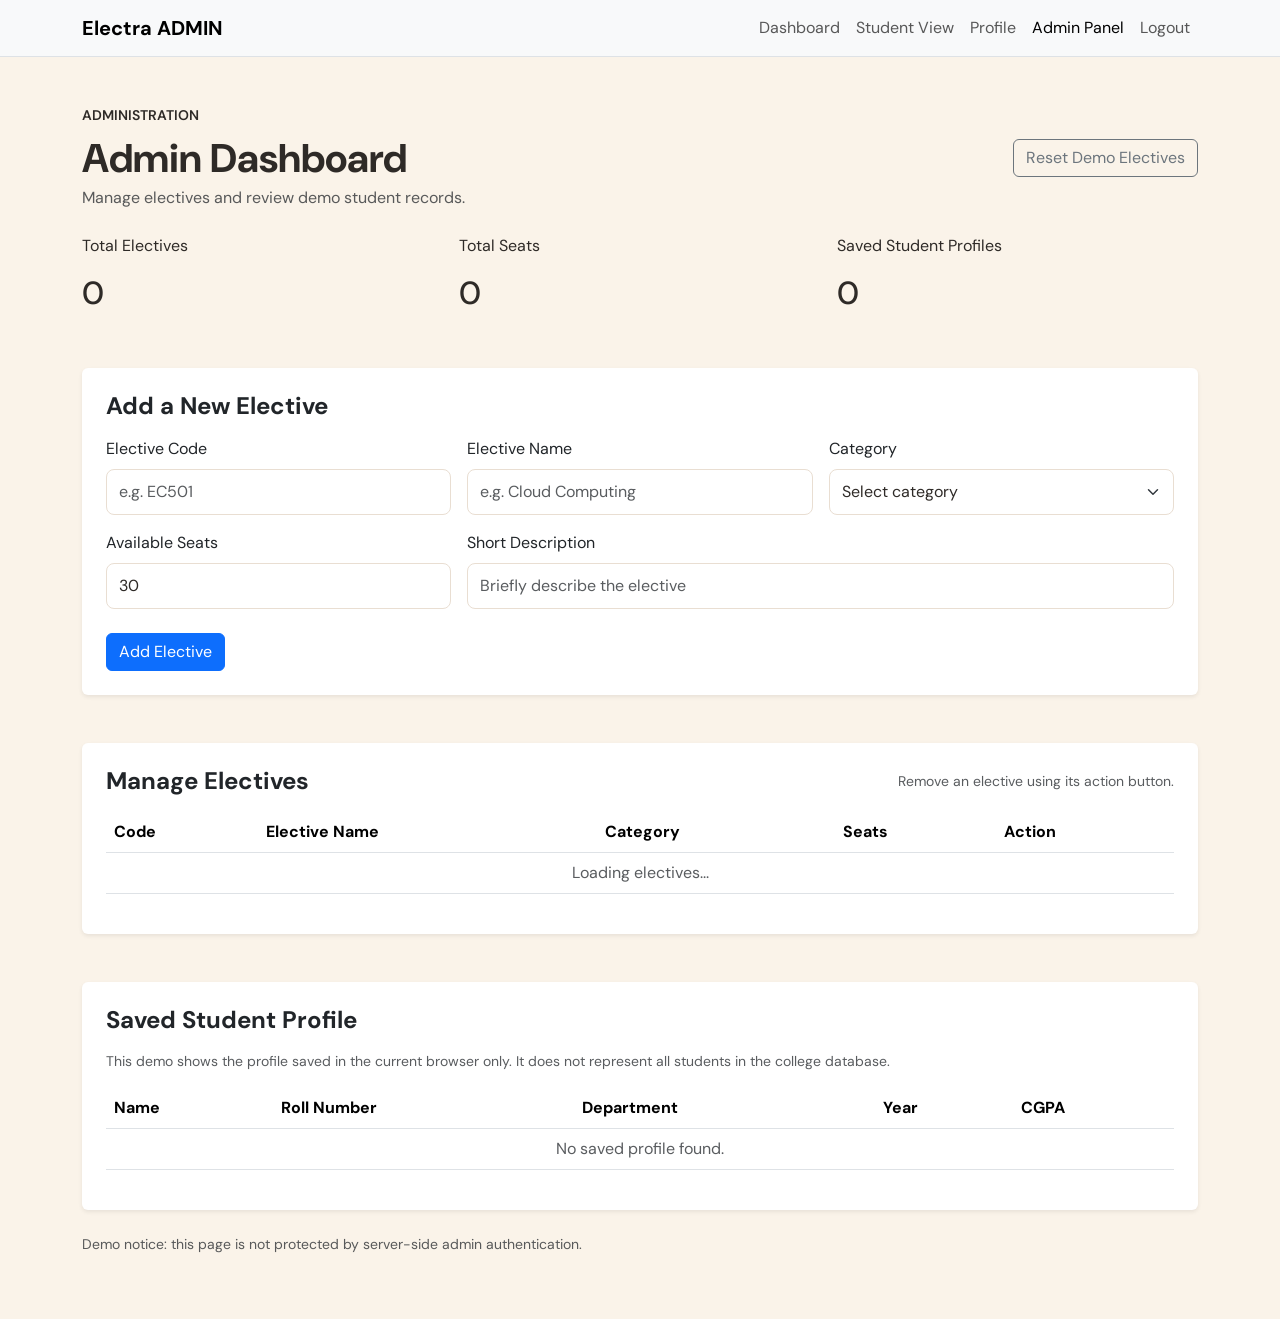
==== admin.html @ 6fdc5dfb "Add student profile and admin dashboard" ====
<!DOCTYPE html>
<html lang="en">
<head>
    <meta charset="UTF-8">
    <meta name="viewport" content="width=device-width, initial-scale=1.0">
    <title>Admin Dashboard | Electra</title>
    <link href="https://cdn.jsdelivr.net/npm/bootstrap@5.3.3/dist/css/bootstrap.min.css" rel="stylesheet">
    <link rel="stylesheet" href="assets/css/style.css">
    <link rel="stylesheet" href="assets/css/admin.css">
</head>
<body>
    <nav class="navbar navbar-expand-lg navbar-light bg-light border-bottom">
        <div class="container">
            <a class="navbar-brand fw-bold" href="dashboard.html">Electra <span class="admin-label">ADMIN</span></a>
            <button class="navbar-toggler" type="button" data-bs-toggle="collapse" data-bs-target="#adminNav">
                <span class="navbar-toggler-icon"></span>
            </button>
            <div class="collapse navbar-collapse" id="adminNav">
                <div class="navbar-nav ms-auto">
                    <a class="nav-link" href="dashboard.html">Dashboard</a>
                    <a class="nav-link" href="electives.html">Student View</a>
                    <a class="nav-link" href="profile.html">Profile</a>
                    <a class="nav-link active" href="admin.html">Admin Panel</a>
                    <a class="nav-link" href="login.html" id="adminLogout">Logout</a>
                </div>
            </div>
        </div>
    </nav>

    <main class="container py-5">
        <div class="d-flex flex-wrap justify-content-between align-items-center gap-3 mb-4">
            <div>
                <p class="small text-uppercase fw-semibold mb-2">Administration</p>
                <h1 class="fw-bold mb-1">Admin Dashboard</h1>
                <p class="text-muted mb-0">Manage electives and review demo student records.</p>
            </div>
            <button type="button" class="btn btn-outline-secondary" id="resetDemoData">
                Reset Demo Electives
            </button>
        </div>

        <div id="adminMessage" class="alert d-none" role="alert"></div>

        <div class="row g-3 mb-5">
            <div class="col-sm-6 col-lg-4">
                <div class="admin-stat-card h-100">
                    <p>Total Electives</p>
                    <h2 id="totalElectives">0</h2>
                </div>
            </div>
            <div class="col-sm-6 col-lg-4">
                <div class="admin-stat-card h-100">
                    <p>Total Seats</p>
                    <h2 id="totalSeats">0</h2>
                </div>
            </div>
            <div class="col-sm-6 col-lg-4">
                <div class="admin-stat-card h-100">
                    <p>Saved Student Profiles</p>
                    <h2 id="totalStudents">0</h2>
                </div>
            </div>
        </div>

        <section class="card border-0 shadow-sm mb-5">
            <div class="card-body p-4">
                <h3 class="h4 fw-bold mb-3">Add a New Elective</h3>

                <form id="electiveForm">
                    <div class="row g-3">
                        <div class="col-md-4">
                            <label for="electiveCode" class="form-label">Elective Code</label>
                            <input type="text" id="electiveCode" class="form-control"
                                   placeholder="e.g. EC501" required maxlength="15">
                        </div>

                        <div class="col-md-4">
                            <label for="electiveName" class="form-label">Elective Name</label>
                            <input type="text" id="electiveName" class="form-control"
                                   placeholder="e.g. Cloud Computing" required maxlength="100">
                        </div>

                        <div class="col-md-4">
                            <label for="electiveCategory" class="form-label">Category</label>
                            <select id="electiveCategory" class="form-select" required>
                                <option value="">Select category</option>
                                <option value="Departmental">Departmental</option>
                                <option value="Open Elective">Open Elective</option>
                                <option value="Professional Elective">Professional Elective</option>
                            </select>
                        </div>

                        <div class="col-md-4">
                            <label for="electiveSeats" class="form-label">Available Seats</label>
                            <input type="number" id="electiveSeats" class="form-control"
                                   min="1" max="500" step="1" value="30" required>
                        </div>

                        <div class="col-md-8">
                            <label for="electiveDescription" class="form-label">Short Description</label>
                            <input type="text" id="electiveDescription" class="form-control"
                                   placeholder="Briefly describe the elective" maxlength="200">
                        </div>
                    </div>

                    <button type="submit" class="btn btn-primary mt-4">Add Elective</button>
                </form>
            </div>
        </section>

        <section class="card border-0 shadow-sm mb-5">
            <div class="card-body p-4">
                <div class="d-flex justify-content-between align-items-center flex-wrap gap-2 mb-3">
                    <h3 class="h4 fw-bold mb-0">Manage Electives</h3>
                    <span class="text-muted small">Remove an elective using its action button.</span>
                </div>

                <div class="table-responsive">
                    <table class="table align-middle">
                        <thead>
                            <tr>
                                <th>Code</th>
                                <th>Elective Name</th>
                                <th>Category</th>
                                <th>Seats</th>
                                <th>Action</th>
                            </tr>
                        </thead>
                        <tbody id="electiveTableBody">
                            <tr>
                                <td colspan="5" class="text-center text-muted">Loading electives...</td>
                            </tr>
                        </tbody>
                    </table>
                </div>
            </div>
        </section>

        <section class="card border-0 shadow-sm">
            <div class="card-body p-4">
                <h3 class="h4 fw-bold mb-3">Saved Student Profile</h3>
                <p class="text-muted small">
                    This demo shows the profile saved in the current browser only.
                    It does not represent all students in the college database.
                </p>

                <div class="table-responsive">
                    <table class="table align-middle">
                        <thead>
                            <tr>
                                <th>Name</th>
                                <th>Roll Number</th>
                                <th>Department</th>
                                <th>Year</th>
                                <th>CGPA</th>
                            </tr>
                        </thead>
                        <tbody id="studentTableBody">
                            <tr>
                                <td colspan="5" class="text-center text-muted">No saved profile found.</td>
                            </tr>
                        </tbody>
                    </table>
                </div>
            </div>
        </section>

        <p class="small text-muted mt-4">
            Demo notice: this page is not protected by server-side admin authentication.
        </p>
    </main>

    <script src="https://cdn.jsdelivr.net/npm/bootstrap@5.3.3/dist/js/bootstrap.bundle.min.js"></script>
    <script src="assets/js/electives.js"></script>
    <script src="assets/js/admin.js"></script>
</body>
</html>
---- assets/css/style.css ----
@import url('https://fonts.googleapis.com/css2?family=DM+Sans:wght@400;500;600;700&family=Playfair+Display:wght@500;600;700&display=swap');
:root {
    --sienna: #7A3E2E;
    --terracotta: #B96F50;
    --sand: #E7D8C7;
    --ivory: #FAF3E9;
    --charcoal: #2E2A27;
    --sage: #5C7A5A;
    --amber: #D4A24C;
    --white: #FFFFFF;
    --muted: #83766D;
    --border: #E9DED2;
    --soft-sienna: #F1E2D9;
}
* {
    margin: 0;
    padding: 0;
    box-sizing: border-box;
}
body {
    min-height: 100vh;
    background: var(--ivory);
    color: var(--charcoal);
    font-family: 'DM Sans', sans-serif;
}
h1, h2, h3, h4 {
    color: var(--charcoal);
}
.display-heading {
    font-family: 'Playfair Display', serif;
}
.muted-text {
    color: var(--muted);
}
.eyebrow {
    color: var(--terracotta);
    font-size: 11px;
    font-weight: 700;
    letter-spacing: 2px;
    text-transform: uppercase;
}
.btn-primary-custom {
    background: var(--sienna);
    color: var(--white);
    border: 1px solid var(--sienna);
    border-radius: 8px;
    padding: 12px 18px;
    font-weight: 600;
    transition: 0.2s ease;
}
.btn-primary-custom:hover {
    background: var(--terracotta);
    border-color: var(--terracotta);
    color: var(--white);
}
.card-custom {
    background: var(--white);
    border: 1px solid var(--border);
    border-radius: 12px;
    padding: 24px;
}
.form-control,
.form-select {
    border: 1px solid var(--border);
    border-radius: 8px;
    min-height: 46px;
    color: var(--charcoal);
    box-shadow: none !important;
}
.form-control:focus,
.form-select:focus {
    border-color: var(--terracotta);
}
a {
    color: var(--sienna);
}
a:hover {
    color: var(--terracotta);
}
::selection {
    background: var(--sand);
    color: var(--charcoal);
}
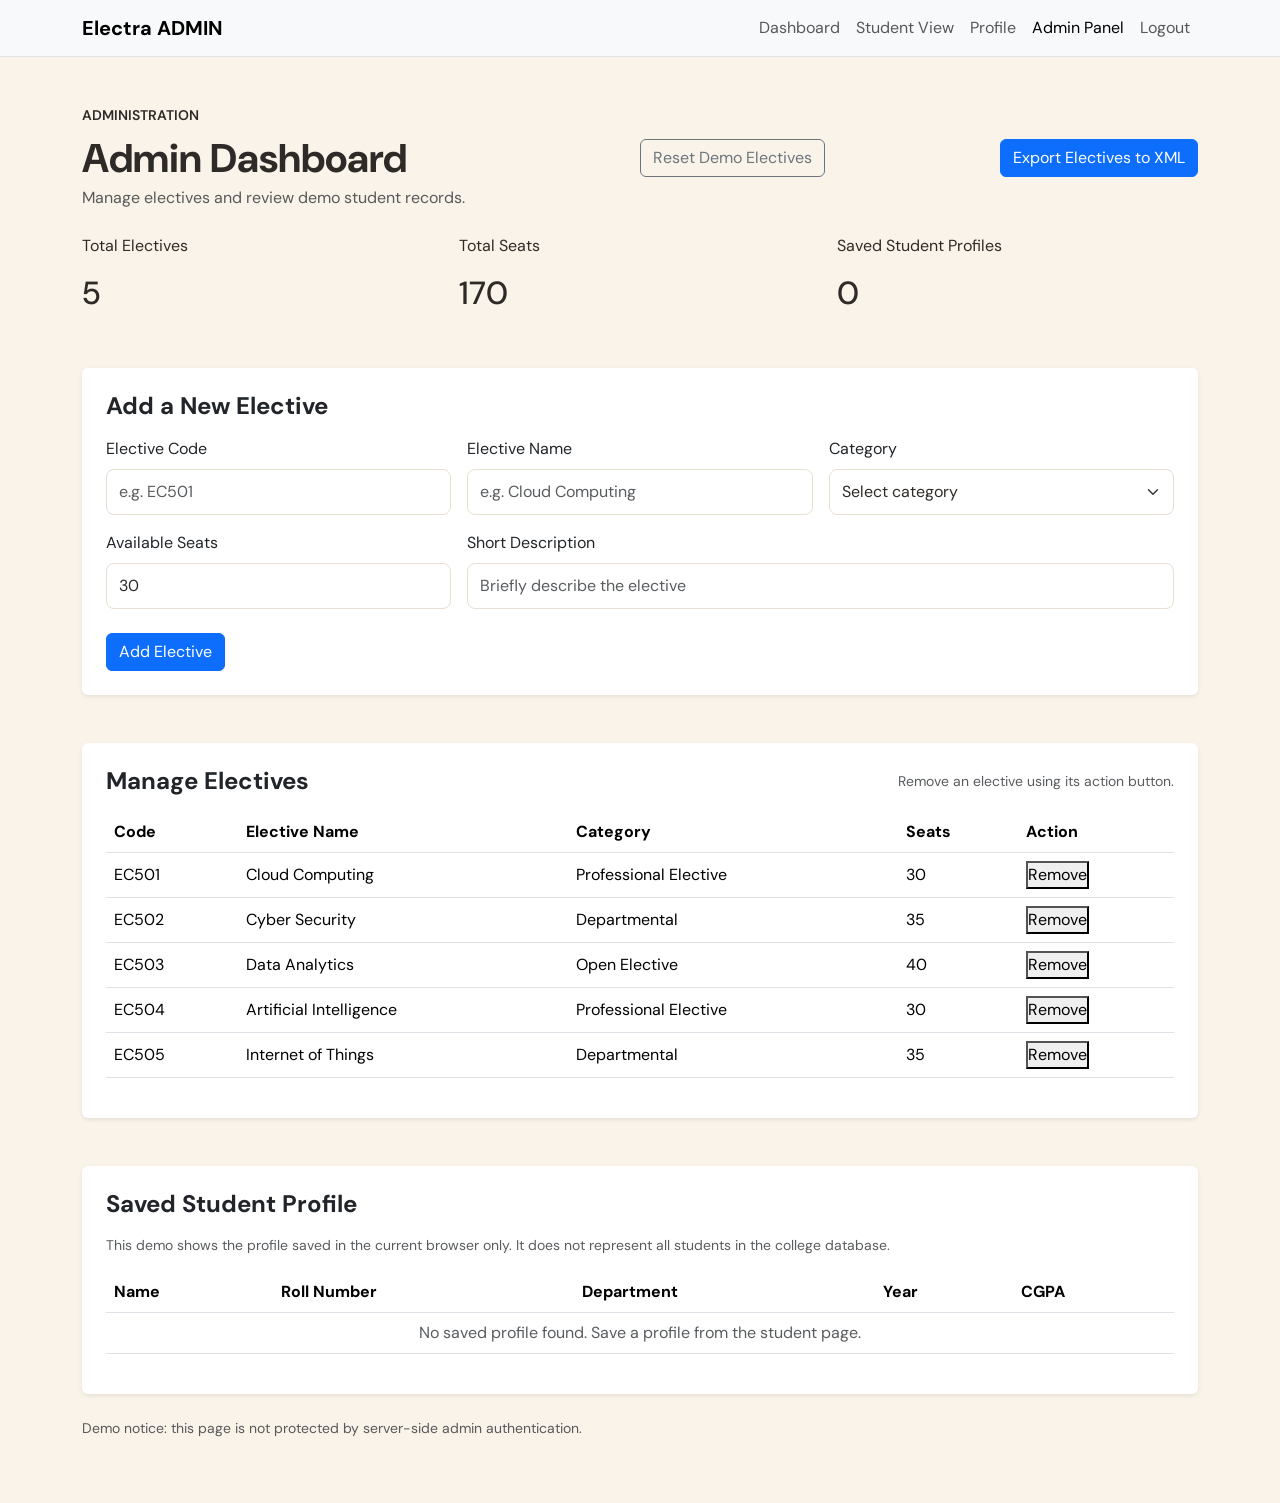
==== commit 00f0b944: "Add admin.js" ====
--- a/admin.html
+++ b/admin.html
@@ -36,6 +36,9 @@
             </div>
             <button type="button" class="btn btn-outline-secondary" id="resetDemoData">
                 Reset Demo Electives
+            </button>
+            <button type="button" class="btn btn-primary" id="exportElectivesXml">
+                Export Electives to XML
             </button>
         </div>
 
